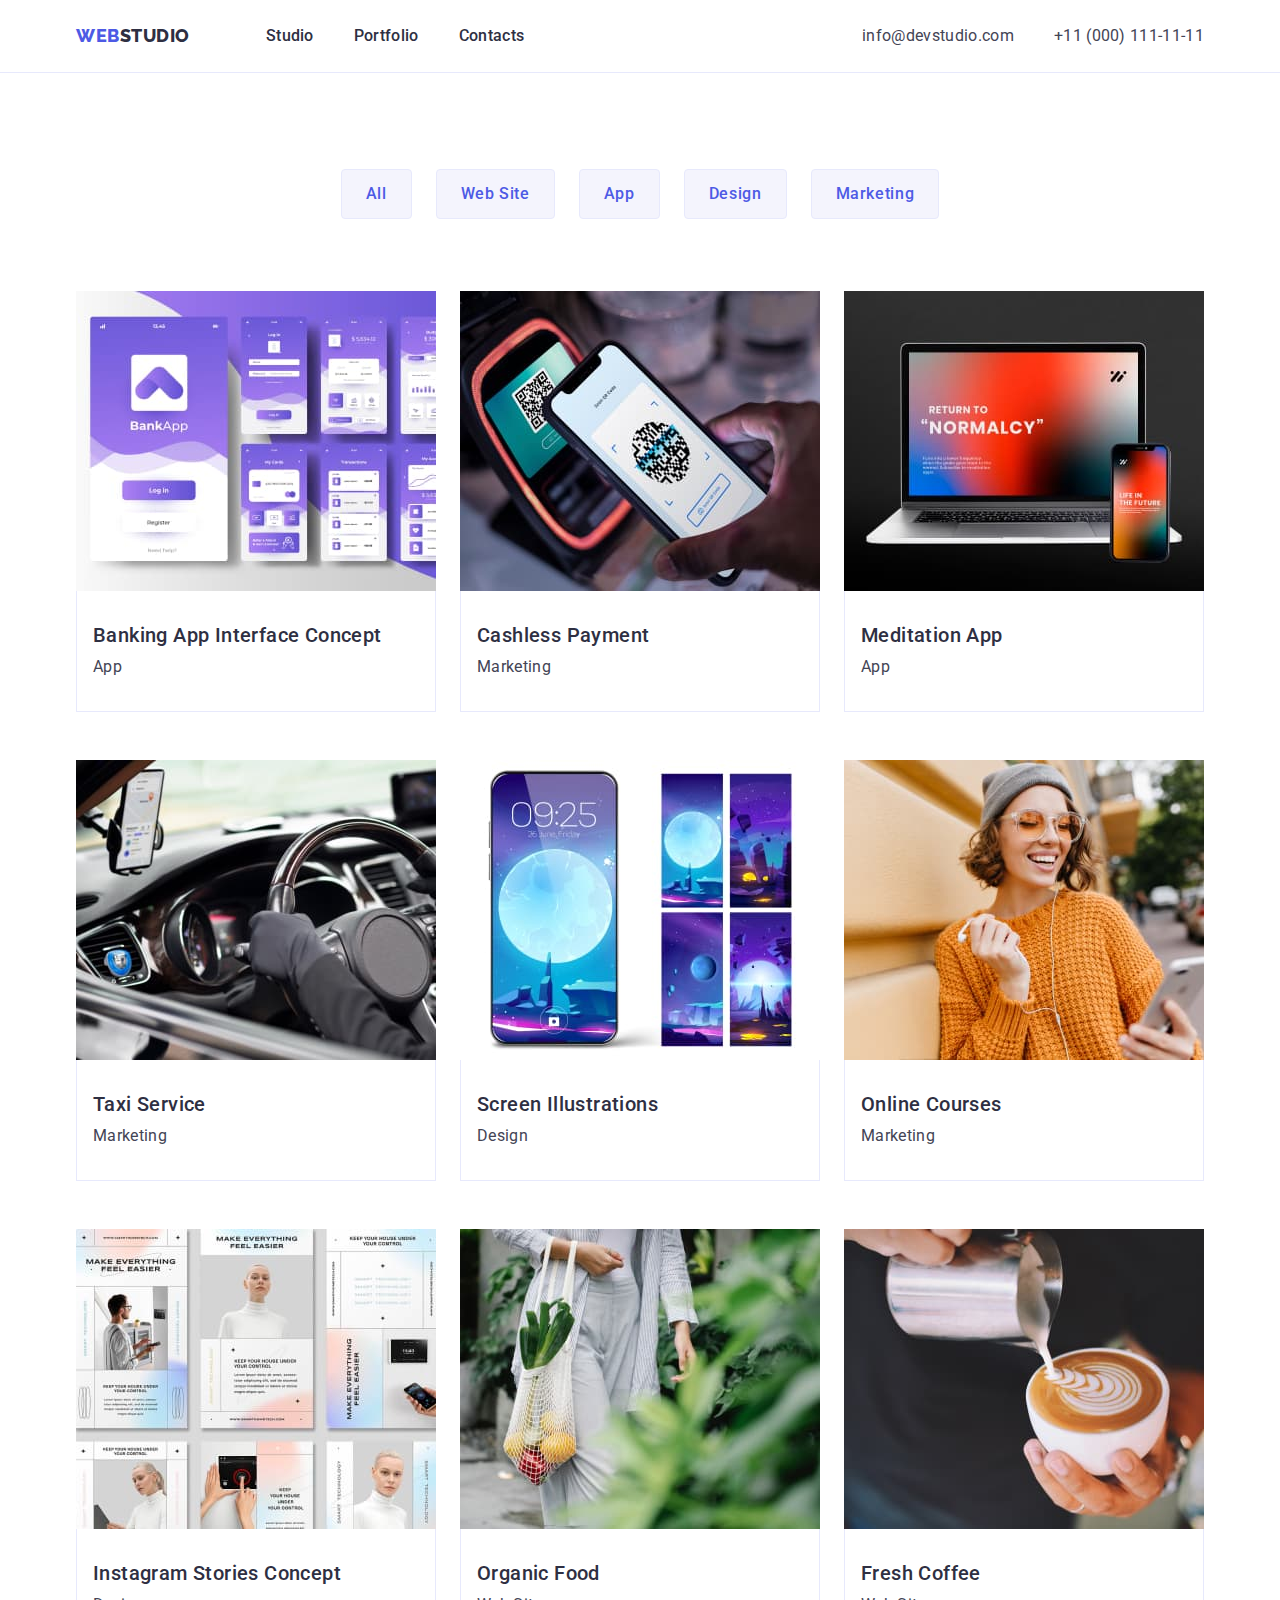
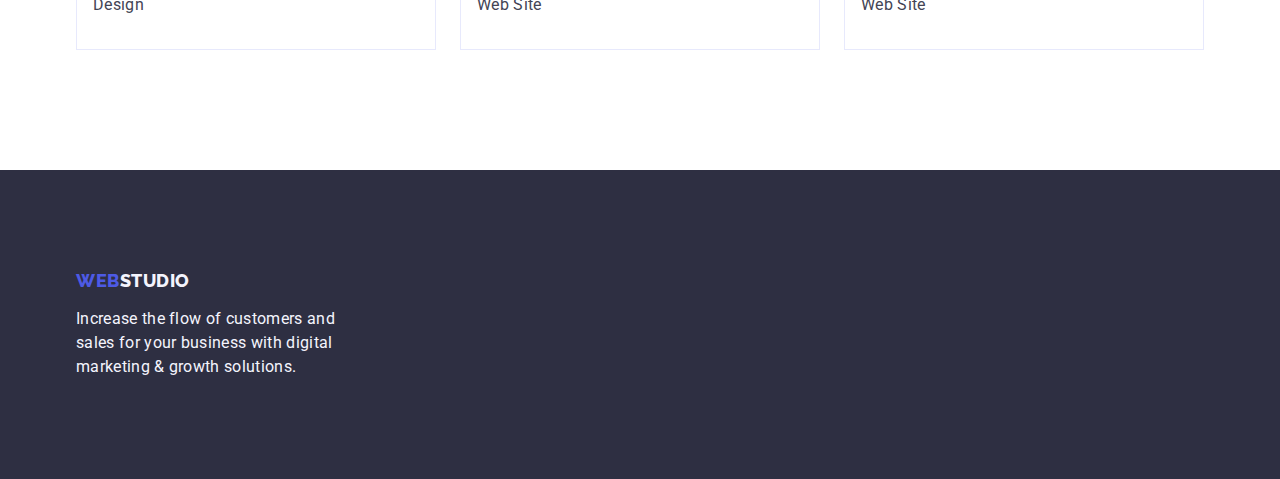
==== portfolio.html @ cc221a89 "feat: init" ====
<!DOCTYPE html>
<html lang="en">
<head>
    <meta charset="UTF-8">
    <meta name="viewport" content="width=device-width, initial-scale=1.0">
    <title>zadaniedomowe2</title>

    <link rel="preconnect" href="https://fonts.googleapis.com">
    <link rel="preconnect" href="https://fonts.gstatic.com" crossorigin>
    <link href="https://fonts.googleapis.com/css2?family=Raleway:wght@800&family=Roboto:wght@400;500;700;900&display=swap"
        rel="stylesheet">

    <link
    rel="stylesheet"
    href="https://cdnjs.cloudflare.com/ajax/libs/modern-normalize/2.0.0/modern-normalize.min.css"
    integrity="sha512-4xo8blKMVCiXpTaLzQSLSw3KFOVPWhm/TRtuPVc4WG6kUgjH6J03IBuG7JZPkcWMxJ5huwaBpOpnwYElP/m6wg=="
    crossorigin="anonymous"
    referrerpolicy="no-referrer"
    />

    <link rel="stylesheet" href="./css/styles.css">
</head>

<body>
    <header class="header">
        <div class="container header-container">
            <nav class="nav-container">
                <a href="./index.html" class="logo link">Web<span class="logo-span">Studio</span></a>
                <ul class="nav-links list">
                    <li><a href="./index.html" class="link">Studio</a></li>
                    <li><a href="./portfolio.html" class="link">Portfolio</a></li>
                    <li><a href="" class="link">Contacts</a></li>
                </ul>
            </nav>
            <address class="address">
                <ul class="address-links list">
                    <li><a href="mailto:info@devstudio.com" class="link">info@devstudio.com</a></li>
                    <li><a href="tel:+110001111111" class="link">+11 (000) 111-11-11</a></li>
                </ul>
            </address>
        </div>
    </header>

    <main>
      <section class="portfolio">
        <div class="container">
        <h1 class="visually-hidden">Portfolio</h1>
        <ul class="filters-list list">
            <li>
                <button type="button" class="filter-button cursor">All</button>
            </li>
            <li>
                <button type="button" class="filter-button cursor">Web Site</button>
            </li>
            <li>
                <button type="button" class="filter-button cursor">App</button>
            </li>
            <li>
                <button type="button" class="filter-button cursor">Design</button>
            </li>
            <li>
                <button type="button" class="filter-button cursor">Marketing</button>
            </li>
        </ul>
        <ul class="list list-portfolio">
            <li class="li-portfolio">
                <a class="link">
                <img src="./images/Portfolio1-bankapp.jpg" alt="BankApp Photo" width="360" height="300">
                <div class="div-portfolio">
                    <h2 class="headerthree">Banking App Interface Concept</h2>
                    <p class="description">App</p>
                </div>
                </a>
            </li>
            <li class="li-portfolio">
                <a class="link">
                <img src="./images/Portfolio2-cashless.jpg" alt="Cashless Payment Photo" width="360" height="300">
                <div class="div-portfolio">
                    <h2 class="headerthree">Cashless Payment</h2>
                    <p class="description">Marketing</p>
                </div>
                </a>
            </li>
            <li class="li-portfolio">
                <a class="link">
                <img src="./images/Portfolio3-meditation.jpg" alt="Computer and mobile photo" width="360" height="300">
                <div class="div-portfolio">
                    <h2 class="headerthree">Meditation App</h2>
                    <p class="description">App</p>
                </div>
                </a>
            </li>
            <li class="li-portfolio">
                <a class="link">
                <img src="./images/Portfolio4-taxi.jpg" alt="Car photo" width="360" height="300">
                <div class="div-portfolio">
                    <h2 class="headerthree">Taxi Service</h2>
                    <p class="description">Marketing</p>
                </div>
                </a>
            </li>
            <li class="li-portfolio">
                <a class="link">
                <img src="./images/Portfolio5-screen.jpg" alt="Mobiles photo with different screen illustrations" width="360" height="300">
                <div class="div-portfolio">
                    <h2 class="headerthree">Screen Illustrations</h2>
                    <p class="description">Design</p>
                </div>
                </a>
            </li>
            <li class="li-portfolio">
                <a class="link">
                <img src="./images/Portfolio6-onlinecourses.jpg" alt="Girl in a yellow sweater with a mobile" width="360" height="300">
                <div class="div-portfolio">
                    <h2 class="headerthree">Online Courses</h2>
                    <p class="description">Marketing</p>
                </div>
                </a>
            </li>
            <li class="li-portfolio">
                <a class="link">
                <img src="./images/Portfolio7-instagram.jpg" alt="Various website design photos" width="360" height="300">
                <div class="div-portfolio">
                    <h2 class="headerthree">Instagram Stories Concept</h2>
                    <p class="description">Design</p>
                </div>
                </a>
            </li>
            <li class="li-portfolio">
                <a class="link">
                <img src="./images/Portfolio8-organicfood.jpg" alt="Person carrying fruits and vegetables" width="360" height="300">
                <div class="div-portfolio">
                    <h2 class="headerthree">Organic Food</h2>
                    <p class="description">Web Site</p>
                </div>
                </a>
            </li>
            <li class="li-portfolio">
                <a class="link">
                <img src="./images/Portfolio9-coffee.jpg" alt="Coffee photo" width="360" height="300">
                <div class="div-portfolio">
                    <h2 class="headerthree">Fresh Coffee</h2>
                    <p class="description">Web Site</p>
                </div>
                </a>
            </li>
        </ul>
        </div>
      </section>
    </main>

    <footer class="footer-background">
        <div class="container">
        <a href="./index.html" class="logo link footer-style">Web<span class="logo-spantwo">Studio</span></a>
        <p class="footer-description">Increase the flow of customers and sales for your business with digital marketing & growth solutions.</p>
        </div>
    </footer>
</body>
</html>
---- css/styles.css ----
:root {
    --primary-brand-color: #4D5AE5;
    --pressed-state-color: #404BBF;
    --dark-color: #2E2F42;
    --success-color: #31D0AA;
    --text-color: #434455;
    --subtle-text-color: #8E8F99;
    --accent-color: #E7E9FC;
    --light-color: #F4F4FD;
    --modal-overlay-color: #2E2F4266;
    --hero-background-color: #2E2F42B2;
    --white-background-color: #FFFFFF;
    --modal-background-color: #FCFCFC;
}

body {
    font-family: "Roboto", sans-serif;
    color: var(--text-color);
    background-color: var(--white-background-color);
}

.nav-links .link {
    color: var(--dark-color);
    font-size: 16px;
    font-weight: 500;
    line-height: 1.5;
    letter-spacing: 0.32px;
    padding: 24px 0;
}

.address-links .link {
    color: var(--text-color);
    font-size: 16px;
    line-height: 1.5;
    letter-spacing: 0.32px;
}

.address-links .link:hover,
.address-links .link:focus,
.address-links .link:active,
.nav-links .link:hover,
.nav-links .link:focus,
.nav-links .link:active {
    color: var(--pressed-state-color)
}

.address {
    font-style: normal;
    padding: 24px 0;
}

.link {
    text-decoration: none;
}

.list {
    list-style: none;
}

.filter-button {
    background-color: var(--light-color);
    color: var(--primary-brand-color);
    font-family: inherit;
    font-size: 16px;
    font-weight: 500;
    line-height: 1.5;
    letter-spacing: 0.64px;
    padding: 12px 24px;
    border: 1px solid var(--accent-color);
    border-radius: 4px;
}

.filter-buttonone {
    background-color: var(--primary-brand-color);
    color: var(--white-background-color);
    font-family: inherit;
    font-size: 16px;
    font-weight: 500;
    line-height: 1.5;
    letter-spacing: 0.64px;
    display: block;
    margin: 0 auto;
    min-width: 169px;
    height: 56px;
    border: none;
    border-radius: 4px;
}

.filter-button:hover,
.filter-button:focus,
.filter-buttonone:hover,
.filter-buttonone:focus {
    background-color: var(--pressed-state-color);
    color: var(--white-background-color);
    border: 1px solid transparent;
}

.cursor {
    cursor: pointer;
}

.logo {
    color: var(--primary-brand-color);
    font-family: "Raleway", sans-serif;
    font-size: 18px;
    font-weight: 800;
    line-height: 1.17;
    letter-spacing: 0.54px;
    text-transform: uppercase;
    margin-right: 76px;
}

.logo-span {
    color: var(--dark-color);
}

.logo-spantwo {
    color: var(--light-color)
}

.title-background {
    background-color: var(--dark-color);
    padding: 188px 0;
}

.title {
    color: var(--white-background-color);
    text-align: center;
    font-size: 56px;
    font-weight: 700;
    line-height: 1.07;
    letter-spacing: 1.12px;
    display: block;
    margin: 0 auto;
    max-width: 496px;
    padding-bottom: 48px;
}

.team-background {
    background-color: var(--light-color);
}

.headertwo {
    color: var(--dark-color);
    text-align: center;
    font-size: 36px;
    font-weight: 700;
    line-height: 1.11;
    letter-spacing: 0.72px;
    text-transform: capitalize;
    margin-bottom: 72px
}

.headerthree {
    color: var(--dark-color);
    font-size: 20px;
    font-weight: 500;
    line-height: 1.2;
    letter-spacing: 0.4px;
    margin-bottom: 8px;
}

.description {
    font-size: 16px;
    line-height: 1.5;
    letter-spacing: 0.32px;
}

.card-background {
    background-color: var(--white-background-color);
    flex-basis: calc((100% - 72px) / 4);
    border-radius: 0px 0px 4px 4px;
}

.footer-description {
    color: var(--light-color);
    font-size: 16px;
    line-height: 1.5;
    letter-spacing: 0.32px;
    width: 264px;
}

.footer-background {
    background-color: var(--dark-color);
    padding: 100px 0;
}

/* 3 */

.header {
    border-bottom: 1px solid var(--accent-color);
}

.container {
    width: 1158px;
    margin: 0 auto;
    padding: 0 15px;
}

.header-container {
    display: flex;
    justify-content: space-between;
}

.nav-container {
    display: flex;
    align-items: center;
}

.nav-links,
.address-links {
    display: flex;
    gap: 40px;
}

img {
    display: block;
}

.visually-hidden:not(:focus):not(:active) {
    position: absolute;
    width: 1px;
    height: 1px;
    margin: -1px;
    border: 0;
    padding: 0;
    white-space: nowrap;
    clip-path: inset(100%);
    clip: rect(0 0 0 0);
    overflow: hidden;
}

/* main */

.sectionthree {
    padding: 0 0 120px 0;
}

.sectiontwo,
.sectionfour {
    padding: 120px 0;
}

.list-sectiontwo,
.list-sectionthree,
.list-sectionfour {
    display: flex;
    gap: 24px;
}

.li-sectiontwo {
    flex-basis: calc((100% - 72px) / 4);
}

.li-sectrionthree {
    flex-basis: calc((100% - 3 * 16px) / 3);
}

.worker {
    padding: 32px 0;
}

.worker-headerthree {
    text-align: center;
    margin-bottom: 8px;
}

.worker-description {
    text-align: center;
}

/* portfolio */

.portfolio {
    padding: 96px 0 120px;
}

.filters-list {
    display: flex;
    justify-content: center;
    gap: 24px;
    margin-bottom: 72px;
}

.list-portfolio {
    display: flex;
    flex-wrap: wrap;
    column-gap: 24px;
    row-gap: 48px;
}

.li-portfolio {
    width: calc((100% - 48px) / 3);
}

.div-portfolio {
    padding: 32px 16px;
    border: 1px solid var(--accent-color);
    border-top: none;
}

.footer-style {
    display: inline-block;
    margin-bottom: 16px;
}

* {
    box-sizing: border-box;
    margin: 0;
    padding: 0;
}
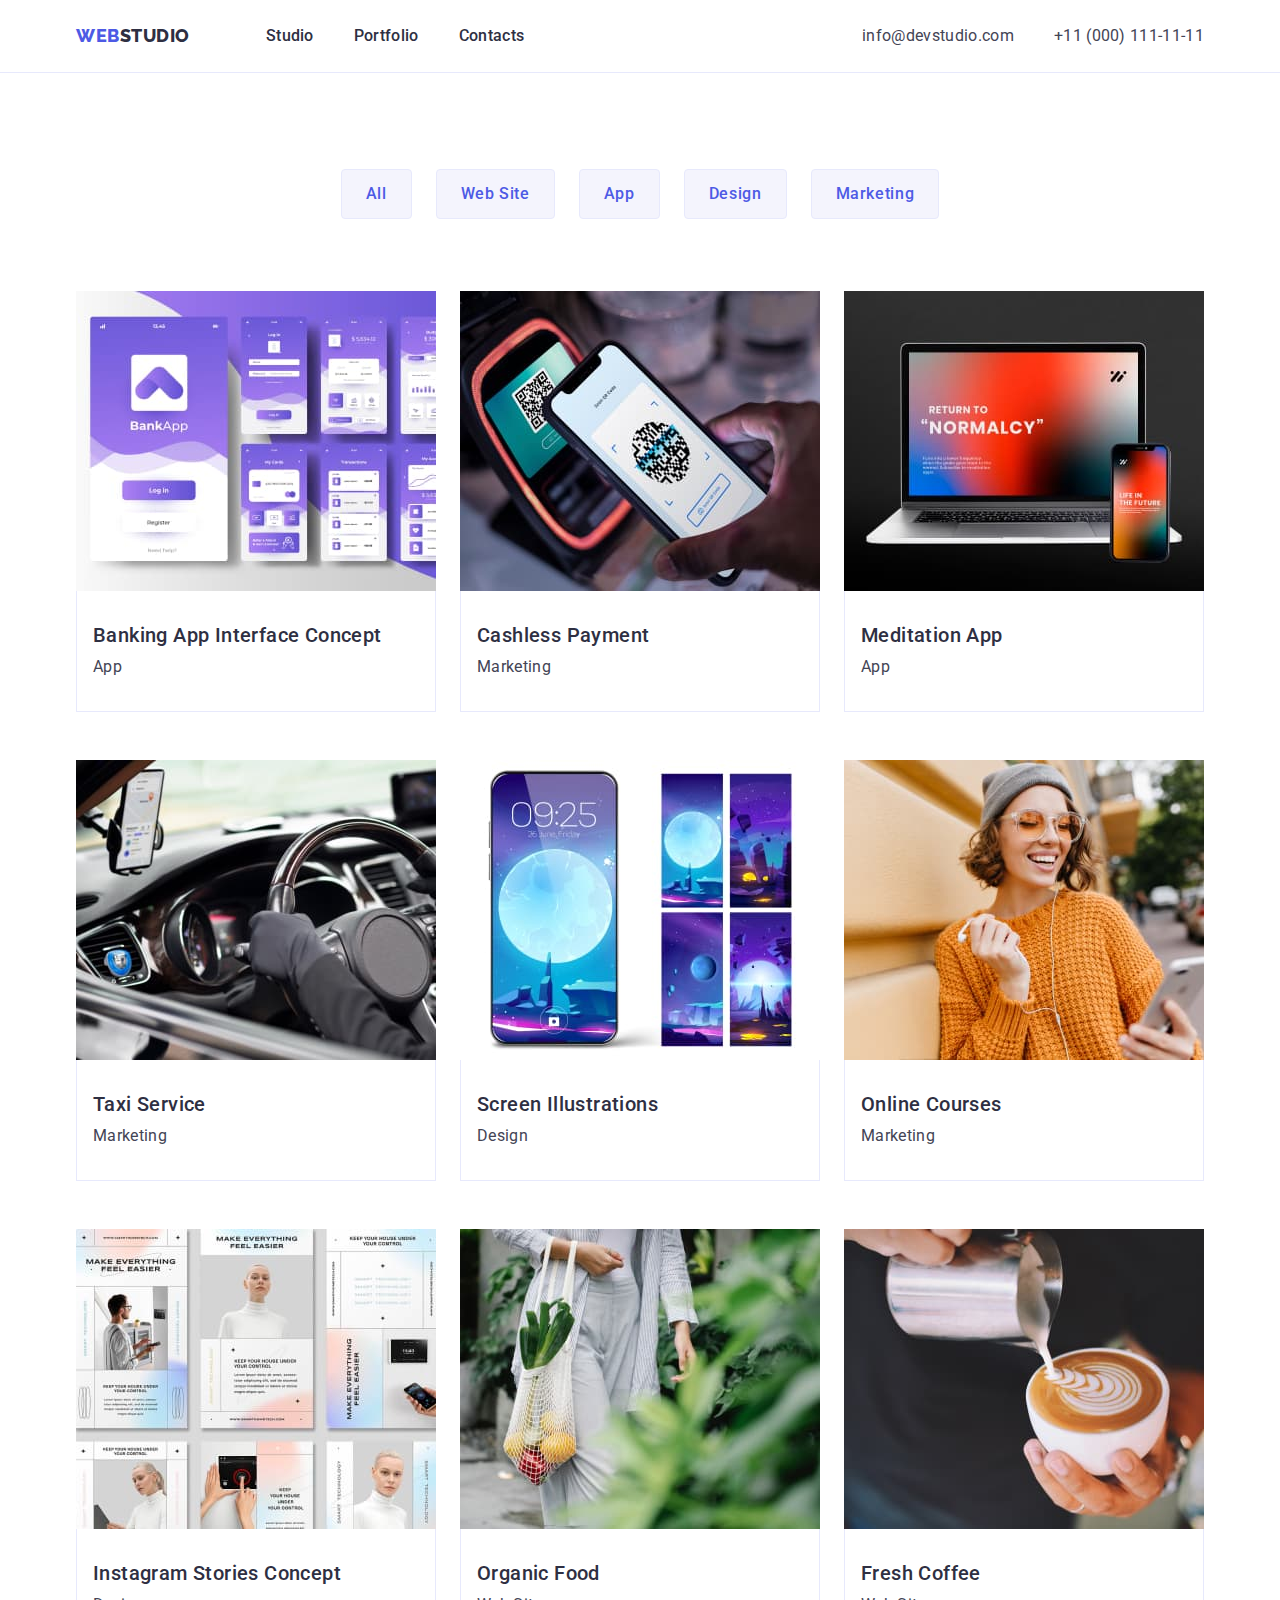
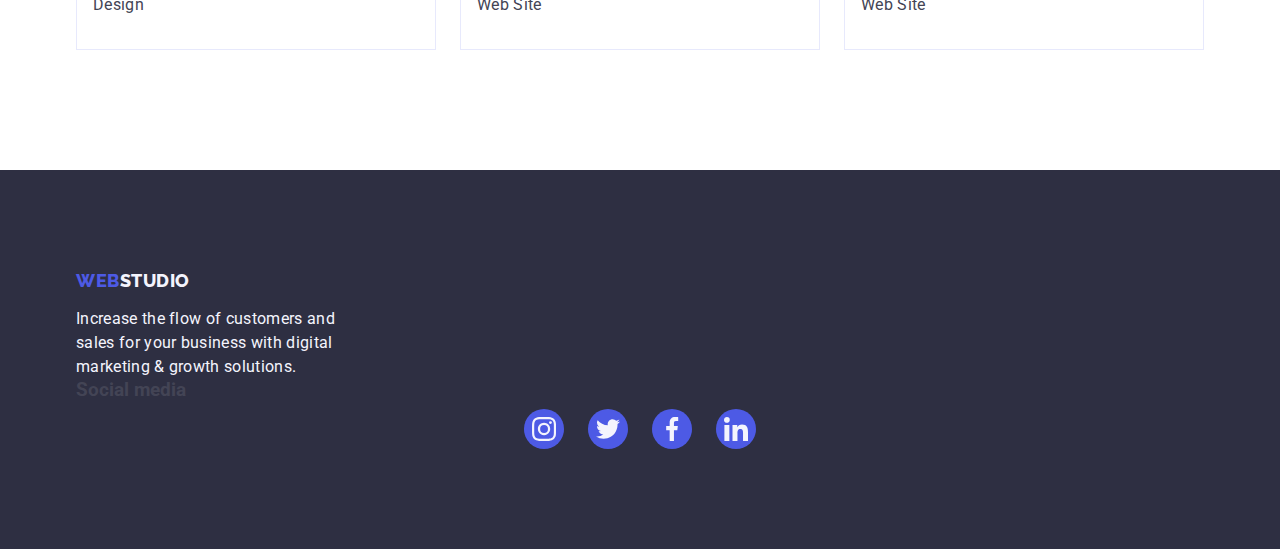
==== commit 02f1b410: "index.html" ====
--- a/portfolio.html
+++ b/portfolio.html
@@ -150,10 +150,46 @@
     </main>
 
     <footer class="footer-background">
-        <div class="container">
+        <div class="container footer">
+    <div>
         <a href="./index.html" class="logo link footer-style">Web<span class="logo-spantwo">Studio</span></a>
-        <p class="footer-description">Increase the flow of customers and sales for your business with digital marketing & growth solutions.</p>
-        </div>
+        <p class="footer-description">Increase the flow of customers and sales for your business with digital marketing &
+            growth solutions.</p>
+    </div>
+    <div>
+        <h3 class="headerthree-footer">Social media</h3>
+        <ul class="list socials-links">
+            <li class="li-socials">
+                <a href="#" class="socials-icon link">
+                    <svg width="24" height="24">
+                        <use href="./images/icons.svg#icon-instagram-2"></use>
+                    </svg>
+                </a>
+            </li>
+            <li class="li-socials">
+                <a href="#" class="socials-icon link">
+                    <svg width="24" height="24">
+                        <use href="./images/icons.svg#icon-twitter-1"></use>
+                    </svg>
+                </a>
+            </li>
+            <li class="li-socials">
+                <a href="#" class="socials-icon link">
+                    <svg width="24" height="24">
+                        <use href="./images/icons.svg#icon-facebook-1"></use>
+                    </svg>
+                </a>
+            </li>
+            <li class="li-socials">
+                <a href="#" class="socials-icon link">
+                    <svg width="24" height="24">
+                        <use href="./images/icons.svg#icon-linkedin-1"></use>
+                    </svg>
+                </a>
+            </li>
+        </ul>
+    </div>
+    </div>
     </footer>
 </body>
 </html>--- a/css/styles.css
+++ b/css/styles.css
@@ -121,6 +121,9 @@
 .title-background {
     background-color: var(--dark-color);
     padding: 188px 0;
+    margin: 0 auto;
+    background-image: linear-gradient(var(--hero-background-color), var(--hero-background-color)), url('/images/background.jpg');
+    max-width: 1440px;
 }
 
 .title {
@@ -237,13 +240,15 @@
 }
 
 .sectiontwo,
-.sectionfour {
+.sectionfour,
+.sectionfive {
     padding: 120px 0;
 }
 
 .list-sectiontwo,
 .list-sectionthree,
-.list-sectionfour {
+.list-sectionfour,
+.list-sectionfive {
     display: flex;
     gap: 24px;
 }
@@ -308,4 +313,62 @@
     box-sizing: border-box;
     margin: 0;
     padding: 0;
+}
+
+/* 4 */
+
+.icon-box {
+    background-color: var(--light-color);
+    border-radius: 4px;
+    display: flex;
+    justify-content: center;
+    align-items: center;
+    width: 264px;
+    height: 112px;
+    margin-bottom: 8px;
+}
+
+.socials-links {
+    display: flex;
+    gap: 24px;
+    margin-top: 8px;
+    justify-content: center;
+}
+
+.li-socials {
+    width: calc((100% - 3 * 24) / 4);
+}
+
+.socials-icon {
+    background-color: var(--primary-brand-color);
+    border-radius: 50%;
+    display: flex;
+    align-items: center;
+    justify-content: center;
+    width: 40px;
+    height: 40px;
+}
+
+.socials-icon:hover {
+    background-color: var(--pressed-state-color);
+}
+
+.customers-icon {
+    display: flex;
+    width: 168px;
+    height: 88px;
+    border: 1px solid var(--subtle-text-color);
+    border-radius: 4px;
+    justify-content: center;
+    align-items: center;
+    fill: var(--subtle-text-color);
+}
+
+.customers-icon:hover {
+    fill: var(--pressed-state-color);
+    border: 1px solid var(--pressed-state-color);
+}
+
+.li-customers {
+    width: calc((100% - 5 * 24px) / 6);
 }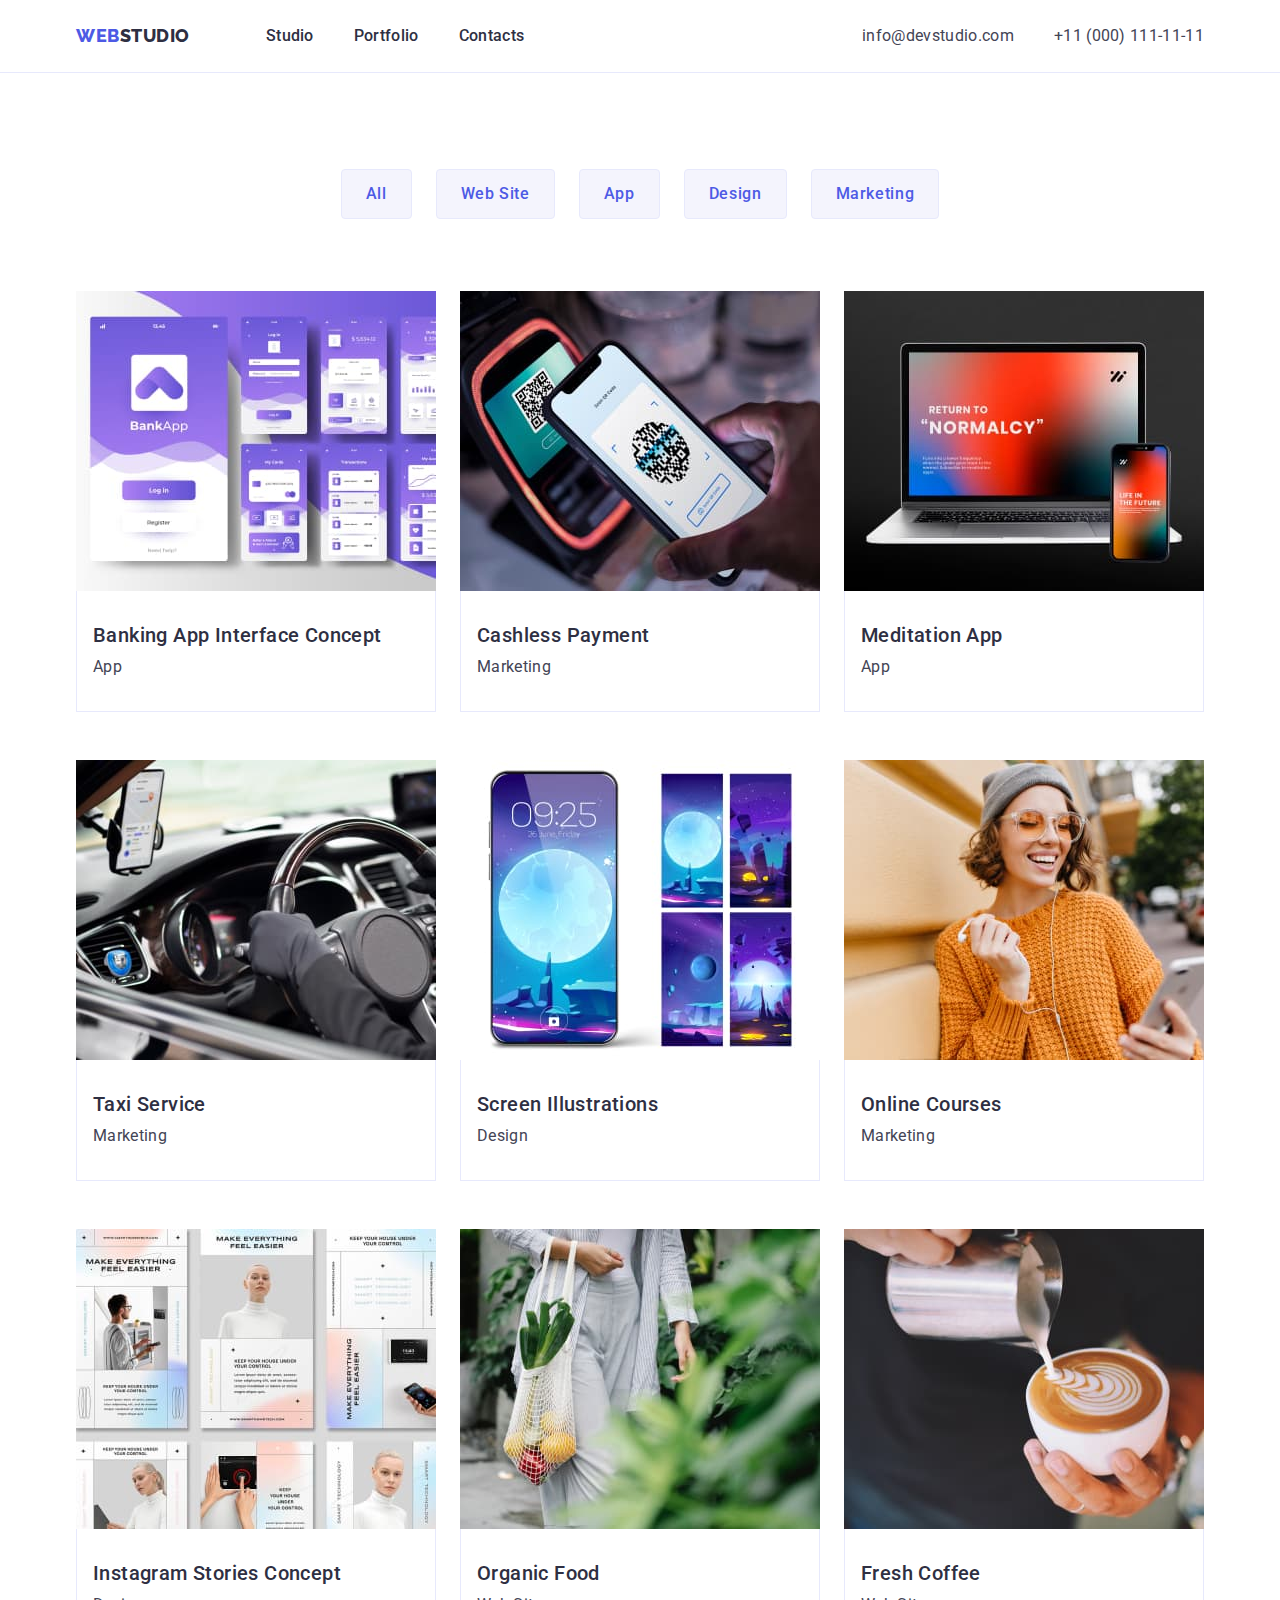
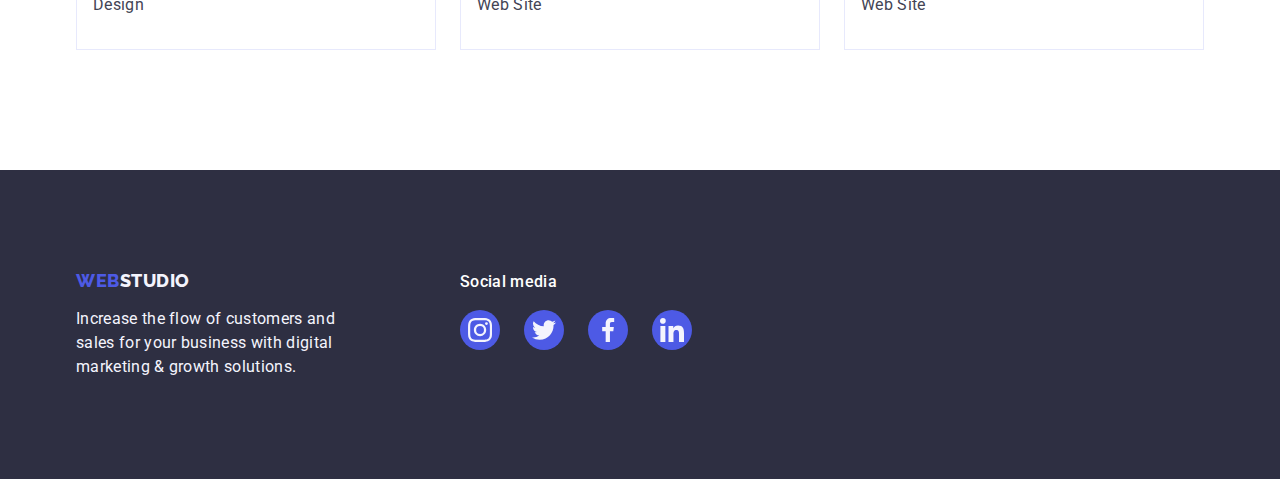
==== commit 9a892fec: "index.html" ====
--- a/portfolio.html
+++ b/portfolio.html
@@ -157,7 +157,7 @@
             growth solutions.</p>
     </div>
     <div>
-        <h3 class="headerthree-footer">Social media</h3>
+        <p class="footer-sm">Social media</p>
         <ul class="list socials-links">
             <li class="li-socials">
                 <a href="#" class="socials-icon link">
--- a/css/styles.css
+++ b/css/styles.css
@@ -361,14 +361,34 @@
     border-radius: 4px;
     justify-content: center;
     align-items: center;
+}
+
+.svg {
     fill: var(--subtle-text-color);
 }
 
+.svg:hover {
+    fill: var(--pressed-state-color);
+}
+
 .customers-icon:hover {
-    fill: var(--pressed-state-color);
     border: 1px solid var(--pressed-state-color);
 }
 
 .li-customers {
     width: calc((100% - 5 * 24px) / 6);
+}
+
+.footer-sm {
+    color: var(--white-background-color);
+    font-size: 16px;
+    font-weight: 500;
+    line-height: 1.5;
+    letter-spacing: 0.32px;
+    margin-bottom: 16px;
+}
+
+.footer {
+    display: flex;
+    gap: 120px;
 }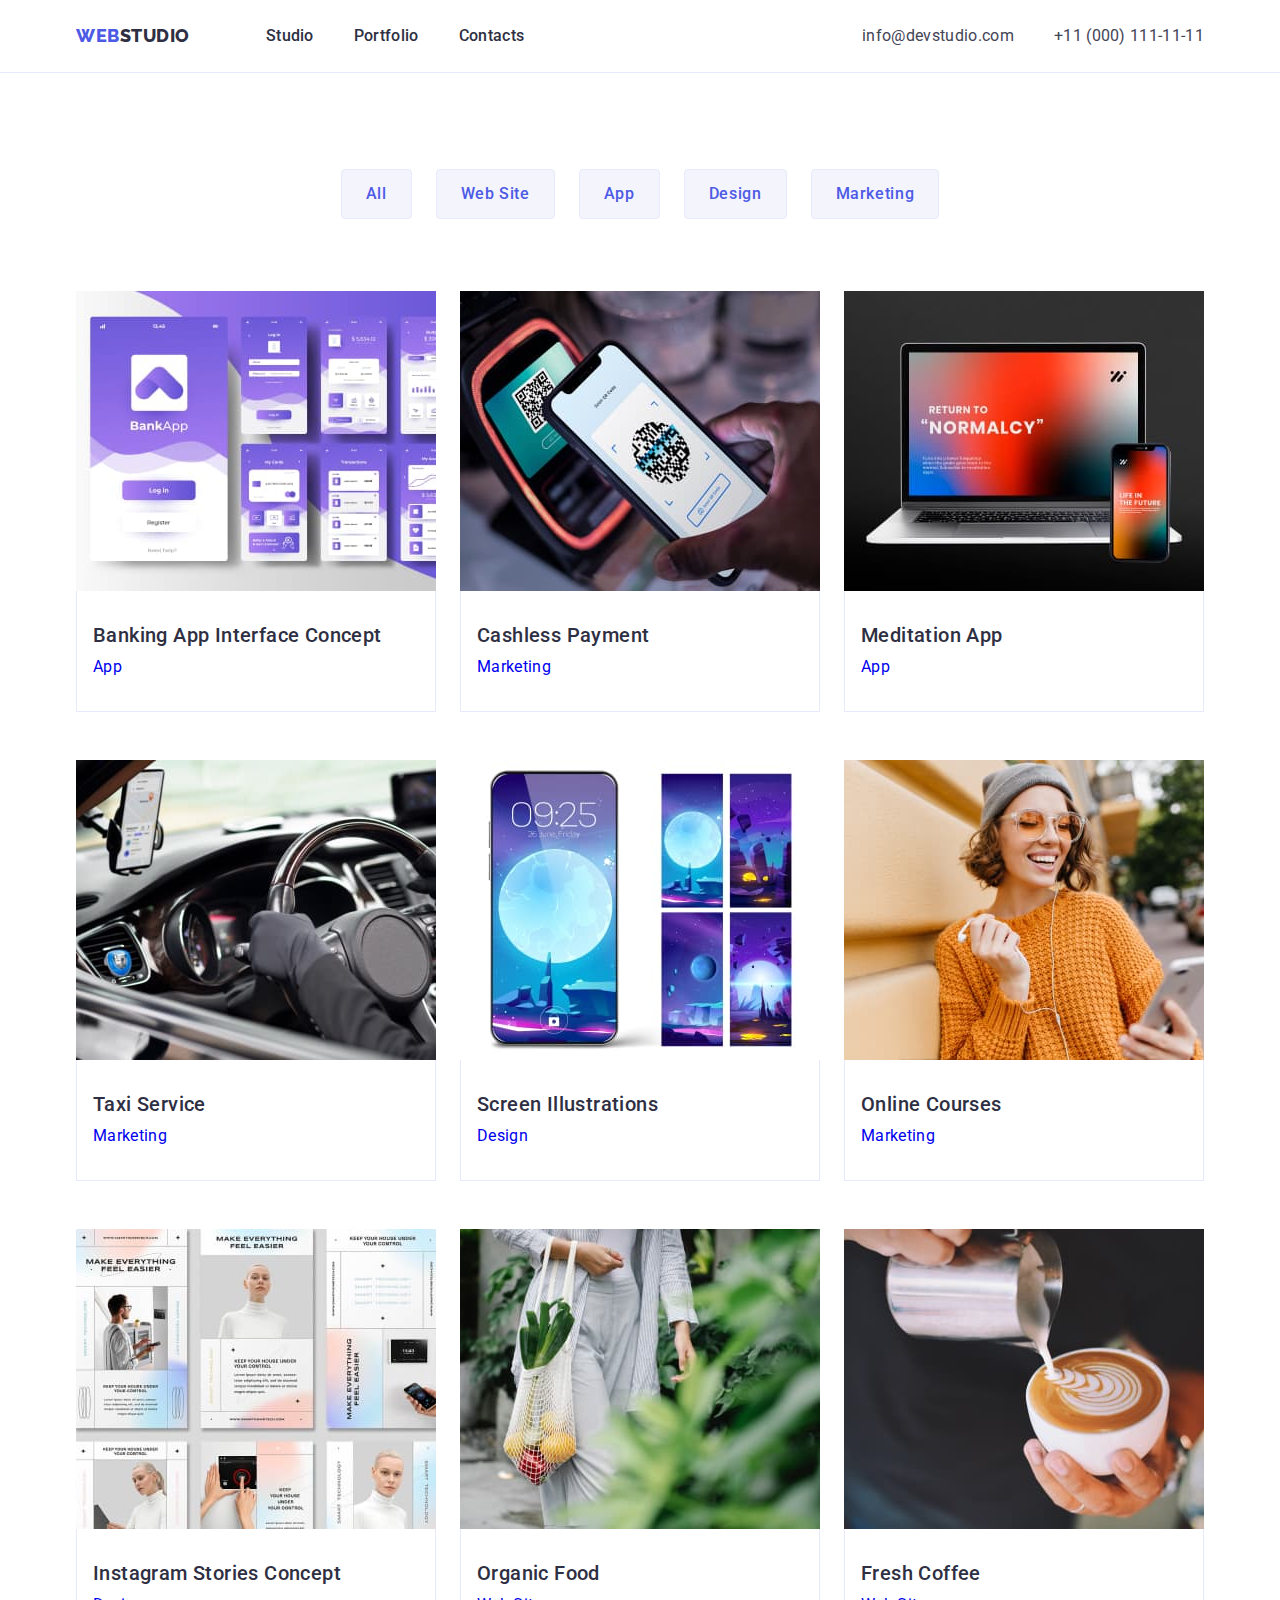
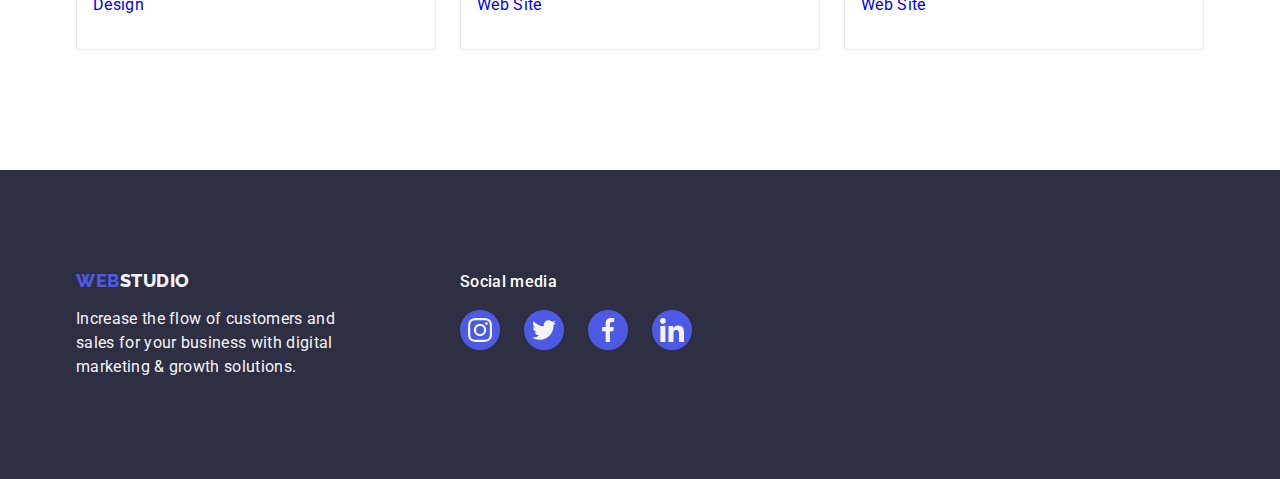
==== commit 9f90b72b: "index.html" ====
--- a/portfolio.html
+++ b/portfolio.html
@@ -64,7 +64,7 @@
         </ul>
         <ul class="list list-portfolio">
             <li class="li-portfolio">
-                <a class="link">
+                <a href="#" class="link portfolio-style">
                 <img src="./images/Portfolio1-bankapp.jpg" alt="BankApp Photo" width="360" height="300">
                 <div class="div-portfolio">
                     <h2 class="headerthree">Banking App Interface Concept</h2>
@@ -73,7 +73,7 @@
                 </a>
             </li>
             <li class="li-portfolio">
-                <a class="link">
+                <a href="#" class="link portfolio-style">
                 <img src="./images/Portfolio2-cashless.jpg" alt="Cashless Payment Photo" width="360" height="300">
                 <div class="div-portfolio">
                     <h2 class="headerthree">Cashless Payment</h2>
@@ -82,7 +82,7 @@
                 </a>
             </li>
             <li class="li-portfolio">
-                <a class="link">
+                <a href="#" class="link portfolio-style">
                 <img src="./images/Portfolio3-meditation.jpg" alt="Computer and mobile photo" width="360" height="300">
                 <div class="div-portfolio">
                     <h2 class="headerthree">Meditation App</h2>
@@ -91,7 +91,7 @@
                 </a>
             </li>
             <li class="li-portfolio">
-                <a class="link">
+                <a href="#" class="link portfolio-style">
                 <img src="./images/Portfolio4-taxi.jpg" alt="Car photo" width="360" height="300">
                 <div class="div-portfolio">
                     <h2 class="headerthree">Taxi Service</h2>
@@ -100,7 +100,7 @@
                 </a>
             </li>
             <li class="li-portfolio">
-                <a class="link">
+                <a href="#" class="link portfolio-style">
                 <img src="./images/Portfolio5-screen.jpg" alt="Mobiles photo with different screen illustrations" width="360" height="300">
                 <div class="div-portfolio">
                     <h2 class="headerthree">Screen Illustrations</h2>
@@ -109,7 +109,7 @@
                 </a>
             </li>
             <li class="li-portfolio">
-                <a class="link">
+                <a href="#" class="link portfolio-style">
                 <img src="./images/Portfolio6-onlinecourses.jpg" alt="Girl in a yellow sweater with a mobile" width="360" height="300">
                 <div class="div-portfolio">
                     <h2 class="headerthree">Online Courses</h2>
@@ -118,7 +118,7 @@
                 </a>
             </li>
             <li class="li-portfolio">
-                <a class="link">
+                <a href="#" class="link portfolio-style">
                 <img src="./images/Portfolio7-instagram.jpg" alt="Various website design photos" width="360" height="300">
                 <div class="div-portfolio">
                     <h2 class="headerthree">Instagram Stories Concept</h2>
@@ -127,7 +127,7 @@
                 </a>
             </li>
             <li class="li-portfolio">
-                <a class="link">
+                <a href="#" class="link portfolio-style">
                 <img src="./images/Portfolio8-organicfood.jpg" alt="Person carrying fruits and vegetables" width="360" height="300">
                 <div class="div-portfolio">
                     <h2 class="headerthree">Organic Food</h2>
@@ -136,7 +136,7 @@
                 </a>
             </li>
             <li class="li-portfolio">
-                <a class="link">
+                <a href="#" class="link portfolio-style">
                 <img src="./images/Portfolio9-coffee.jpg" alt="Coffee photo" width="360" height="300">
                 <div class="div-portfolio">
                     <h2 class="headerthree">Fresh Coffee</h2>
@@ -160,28 +160,28 @@
         <p class="footer-sm">Social media</p>
         <ul class="list socials-links">
             <li class="li-socials">
-                <a href="#" class="socials-icon link">
+                <a href="#" class="socials-icon s-i-footer link">
                     <svg width="24" height="24">
                         <use href="./images/icons.svg#icon-instagram-2"></use>
                     </svg>
                 </a>
             </li>
             <li class="li-socials">
-                <a href="#" class="socials-icon link">
+                <a href="#" class="socials-icon s-i-footer link">
                     <svg width="24" height="24">
                         <use href="./images/icons.svg#icon-twitter-1"></use>
                     </svg>
                 </a>
             </li>
             <li class="li-socials">
-                <a href="#" class="socials-icon link">
+                <a href="#" class="socials-icon s-i-footer link">
                     <svg width="24" height="24">
                         <use href="./images/icons.svg#icon-facebook-1"></use>
                     </svg>
                 </a>
             </li>
             <li class="li-socials">
-                <a href="#" class="socials-icon link">
+                <a href="#" class="socials-icon s-i-footer link">
                     <svg width="24" height="24">
                         <use href="./images/icons.svg#icon-linkedin-1"></use>
                     </svg>
--- a/css/styles.css
+++ b/css/styles.css
@@ -122,7 +122,7 @@
     background-color: var(--dark-color);
     padding: 188px 0;
     margin: 0 auto;
-    background-image: linear-gradient(var(--hero-background-color), var(--hero-background-color)), url('/images/background.jpg');
+    background-image: linear-gradient(var(--hero-background-color), var(--hero-background-color)), url('../images/people-office.jpg');
     max-width: 1440px;
 }
 
@@ -349,8 +349,14 @@
     height: 40px;
 }
 
-.socials-icon:hover {
+.socials-icon:hover,
+.socials-icon:focus {
     background-color: var(--pressed-state-color);
+}
+
+.s-i-footer:hover,
+.s-i-footer:focus {
+    background-color: var(--success-color);
 }
 
 .customers-icon {
@@ -391,4 +397,17 @@
 .footer {
     display: flex;
     gap: 120px;
+    align-items: baseline;
+}
+
+.portfolio-style {
+    display: block;
+}
+
+.portfolio-style:hover,
+.portfolio-style:focus {
+    box-shadow:
+0px 2px 1px 0px rgba(46, 47, 66, 0.08),
+0px 1px 1px 0px rgba(46, 47, 66, 0.16),
+0px 1px 6px 0px rgba(46, 47, 66, 0.08);
 }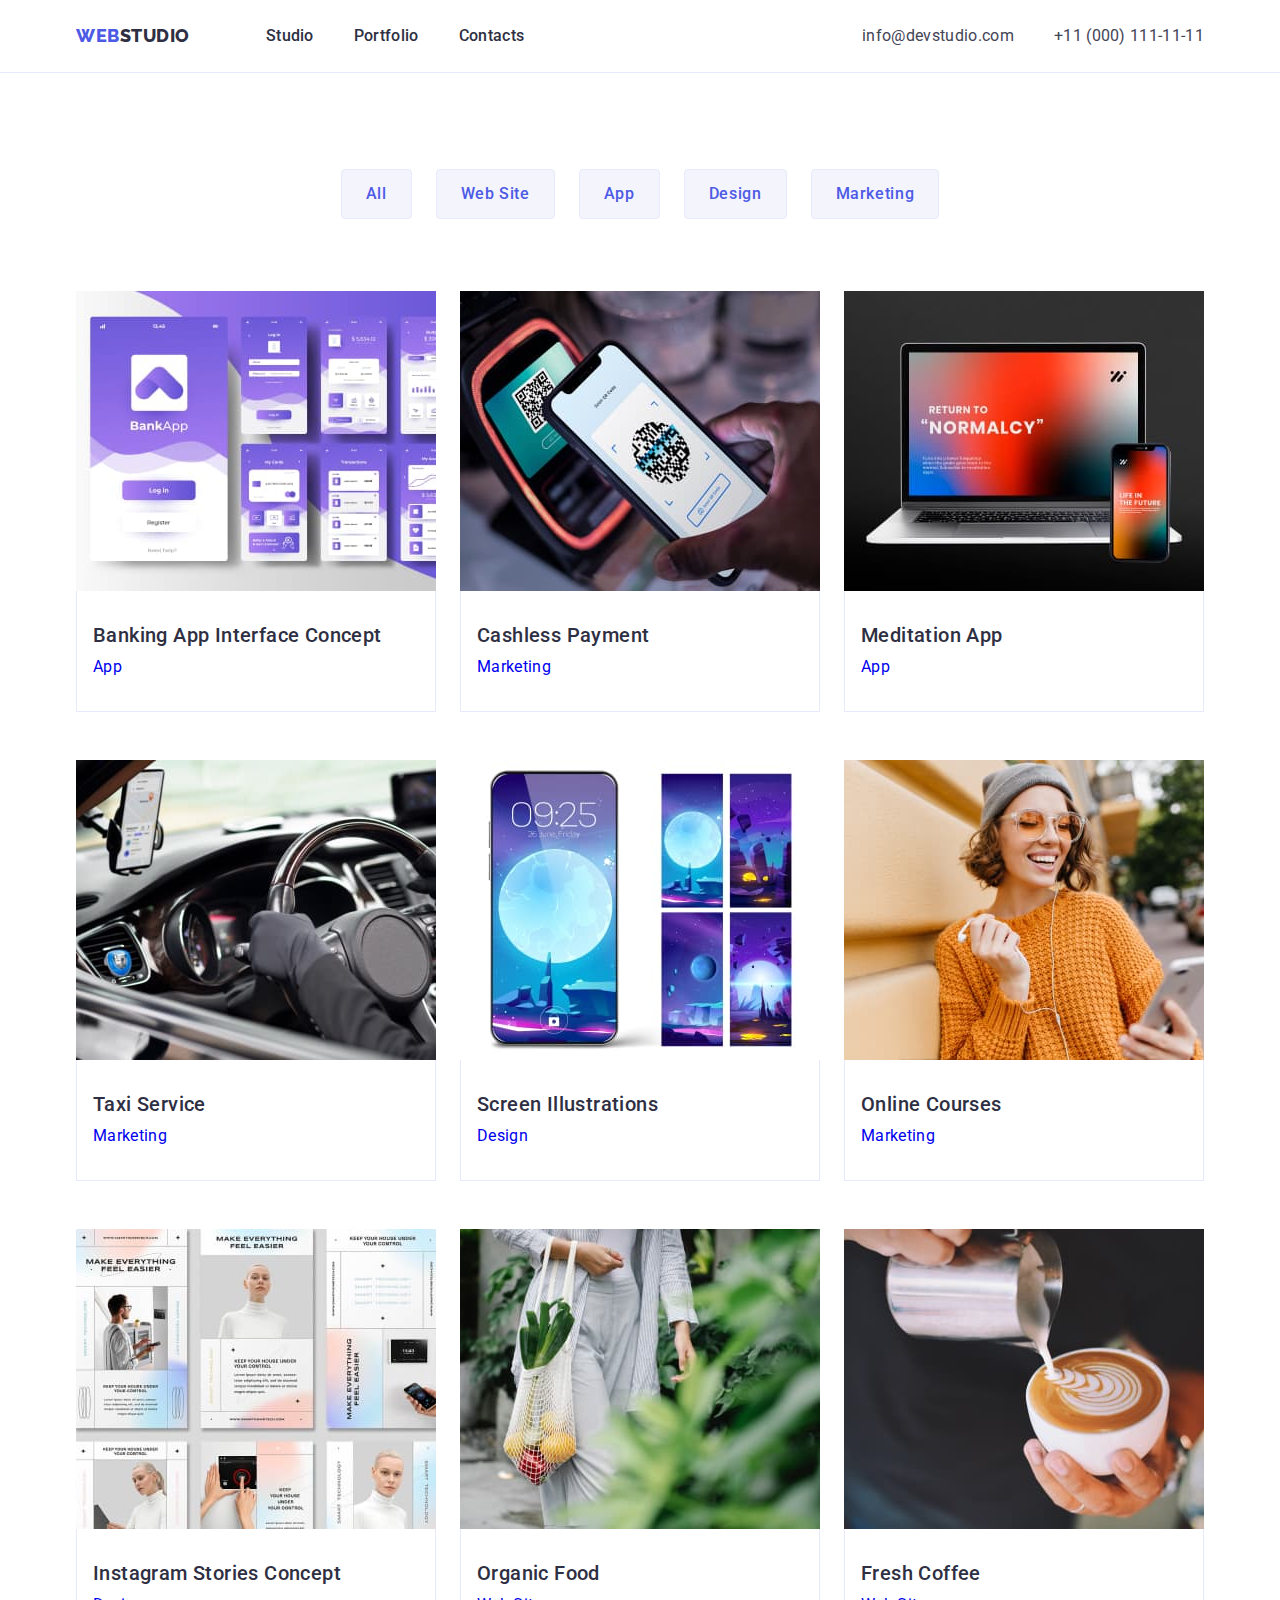
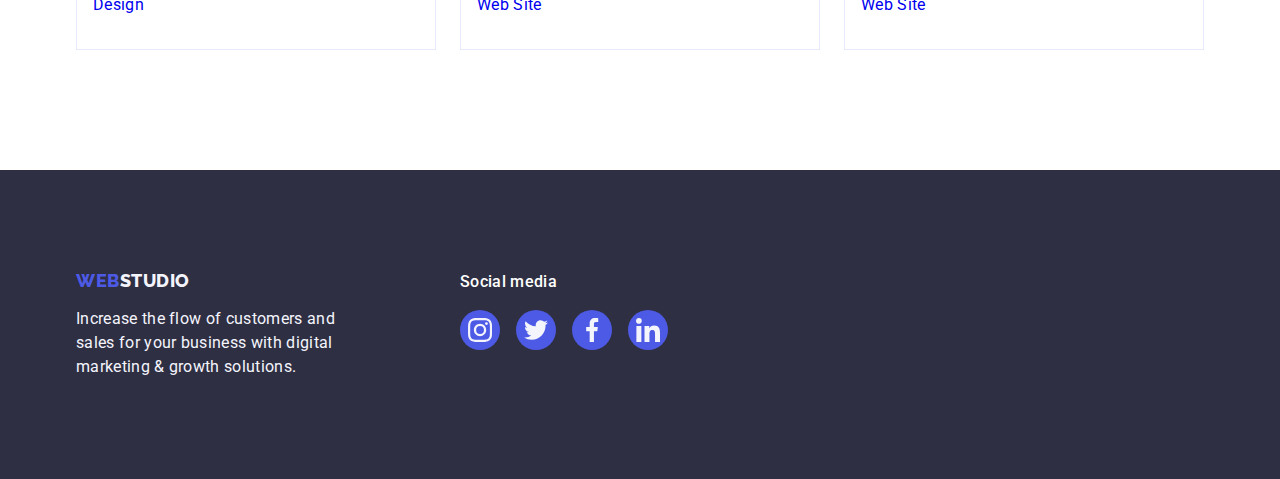
==== commit ad2eefca: "index.html" ====
--- a/portfolio.html
+++ b/portfolio.html
@@ -46,19 +46,19 @@
         <div class="container">
         <h1 class="visually-hidden">Portfolio</h1>
         <ul class="filters-list list">
-            <li>
+            <li class="button-shadow">
                 <button type="button" class="filter-button cursor">All</button>
             </li>
-            <li>
+            <li class="button-shadow">
                 <button type="button" class="filter-button cursor">Web Site</button>
             </li>
-            <li>
+            <li class="button-shadow">
                 <button type="button" class="filter-button cursor">App</button>
             </li>
-            <li>
+            <li class="button-shadow">
                 <button type="button" class="filter-button cursor">Design</button>
             </li>
-            <li>
+            <li class="button-shadow">
                 <button type="button" class="filter-button cursor">Marketing</button>
             </li>
         </ul>
@@ -151,38 +151,38 @@
 
     <footer class="footer-background">
         <div class="container footer">
-    <div>
+    <div class="footertwo">
         <a href="./index.html" class="logo link footer-style">Web<span class="logo-spantwo">Studio</span></a>
         <p class="footer-description">Increase the flow of customers and sales for your business with digital marketing &
             growth solutions.</p>
     </div>
     <div>
         <p class="footer-sm">Social media</p>
-        <ul class="list socials-links">
+        <ul class="list socials-links-footer">
             <li class="li-socials">
                 <a href="#" class="socials-icon s-i-footer link">
-                    <svg width="24" height="24">
+                    <svg width="24" height="24" class="svg-sm">
                         <use href="./images/icons.svg#icon-instagram-2"></use>
                     </svg>
                 </a>
             </li>
             <li class="li-socials">
                 <a href="#" class="socials-icon s-i-footer link">
-                    <svg width="24" height="24">
+                    <svg width="24" height="24" class="svg-sm">
                         <use href="./images/icons.svg#icon-twitter-1"></use>
                     </svg>
                 </a>
             </li>
             <li class="li-socials">
                 <a href="#" class="socials-icon s-i-footer link">
-                    <svg width="24" height="24">
+                    <svg width="24" height="24" class="svg-sm">
                         <use href="./images/icons.svg#icon-facebook-1"></use>
                     </svg>
                 </a>
             </li>
             <li class="li-socials">
                 <a href="#" class="socials-icon s-i-footer link">
-                    <svg width="24" height="24">
+                    <svg width="24" height="24" class="svg-sm">
                         <use href="./images/icons.svg#icon-linkedin-1"></use>
                     </svg>
                 </a>
--- a/css/styles.css
+++ b/css/styles.css
@@ -335,6 +335,13 @@
     justify-content: center;
 }
 
+.socials-links-footer {
+    display: flex;
+    gap: 16px;
+    margin-top: 8px;
+    justify-content: center;
+}
+
 .li-socials {
     width: calc((100% - 3 * 24) / 4);
 }
@@ -347,6 +354,10 @@
     justify-content: center;
     width: 40px;
     height: 40px;
+}
+
+.svg-sm {
+    fill: var(--light-color)
 }
 
 .socials-icon:hover,
@@ -396,18 +407,27 @@
 
 .footer {
     display: flex;
-    gap: 120px;
     align-items: baseline;
+}
+
+.footertwo {
+    margin-right: 120px;
 }
 
 .portfolio-style {
     display: block;
 }
 
+.card-background,
 .portfolio-style:hover,
 .portfolio-style:focus {
     box-shadow:
 0px 2px 1px 0px rgba(46, 47, 66, 0.08),
 0px 1px 1px 0px rgba(46, 47, 66, 0.16),
 0px 1px 6px 0px rgba(46, 47, 66, 0.08);
+}
+
+.button-shadow:hover,
+.button-shadow:focus {
+    box-shadow: 0px 3px 1px rgba(0, 0, 0, 0.1), 0px 2px 1px rgba(0, 0, 0, 0.08), 0px 2px 2px rgba(0, 0, 0, 0.12);
 }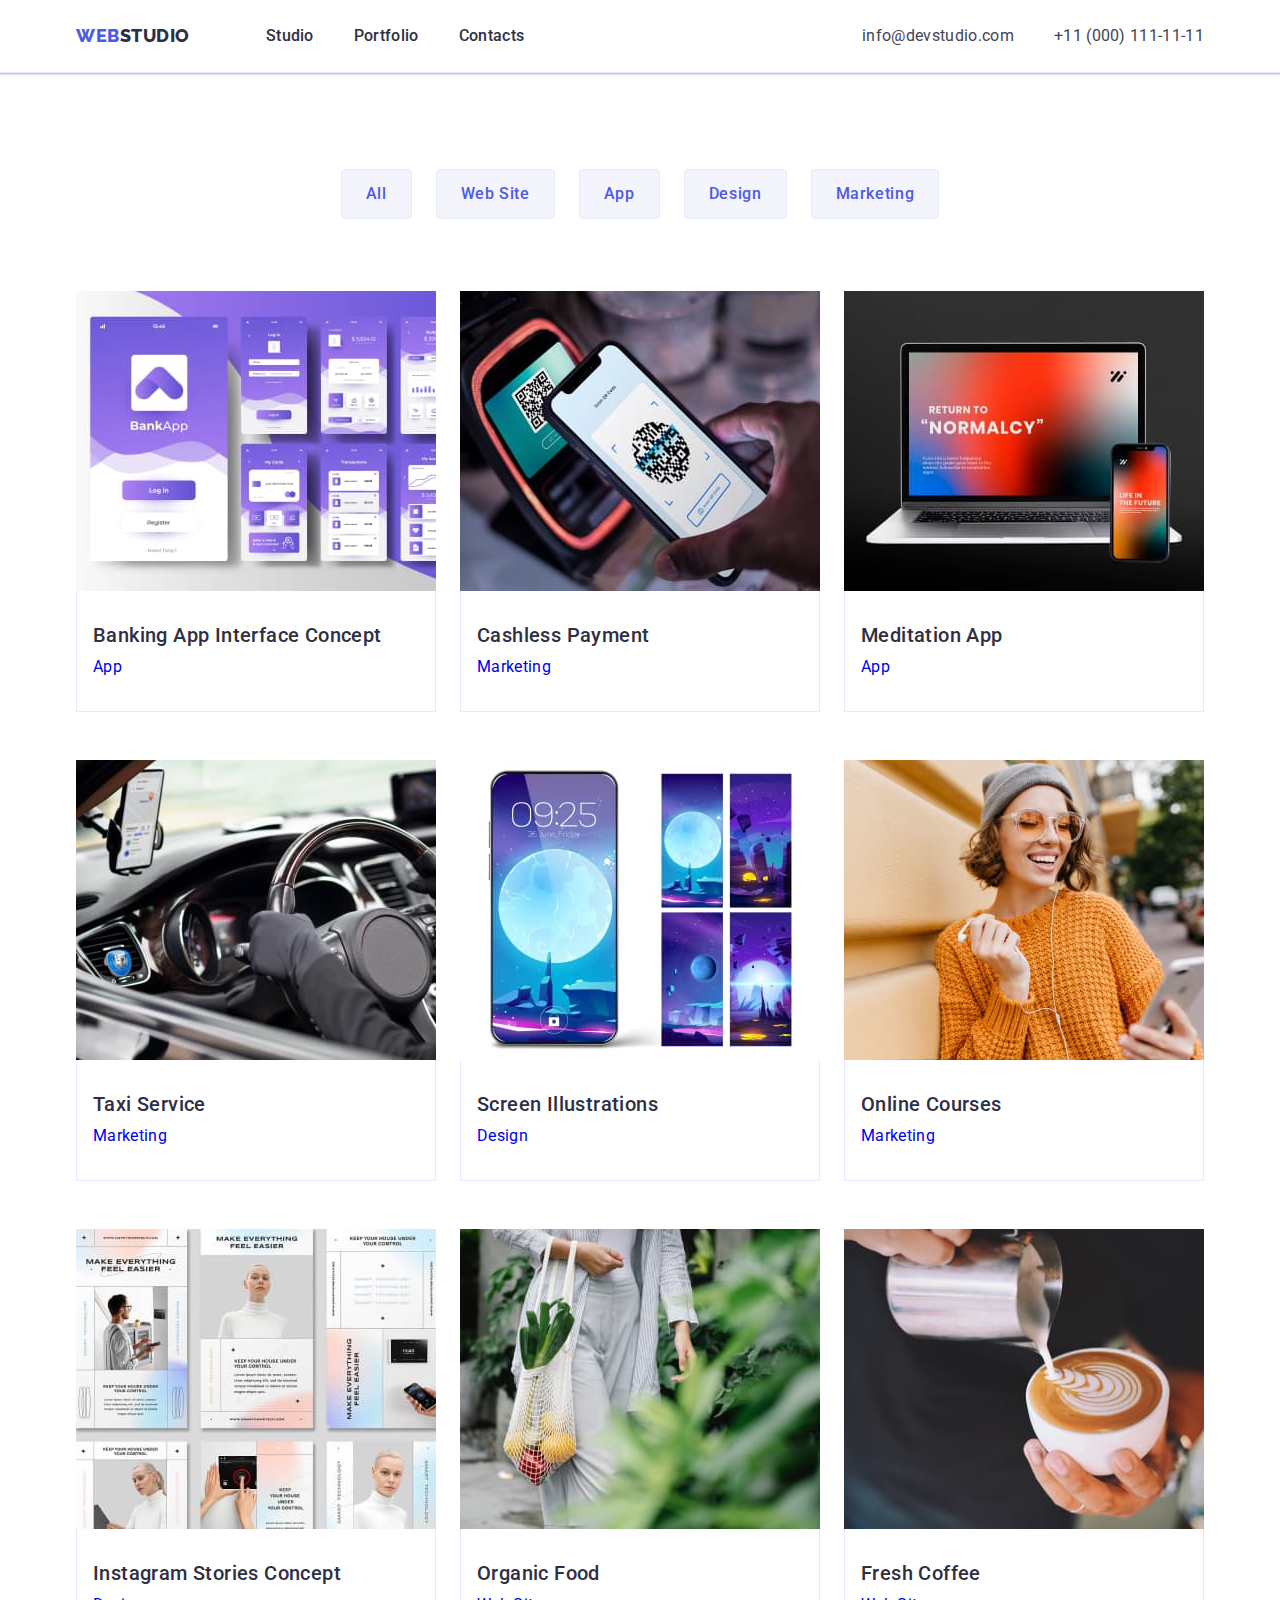
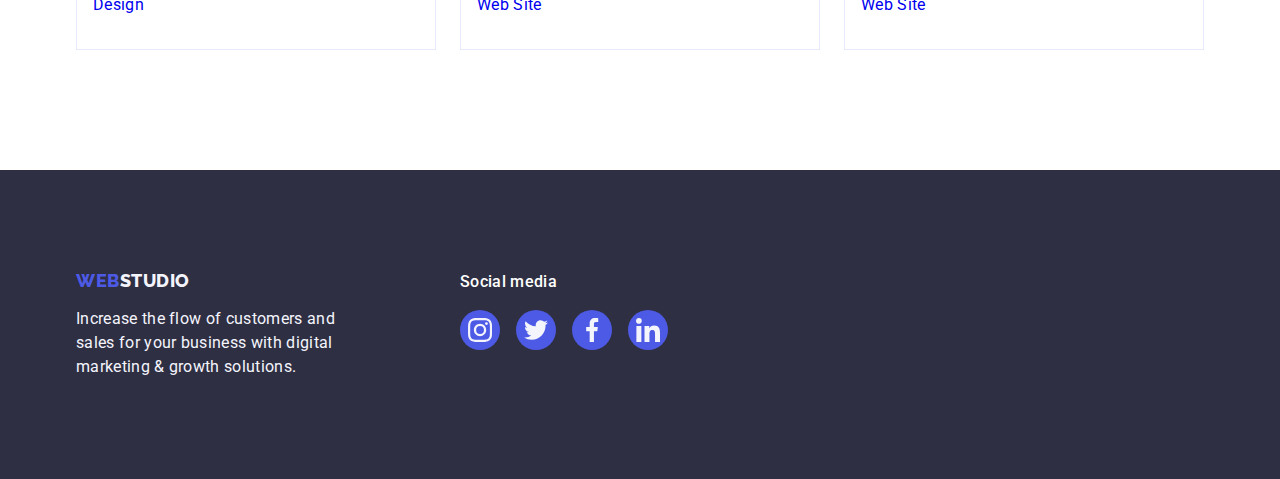
==== commit 92741632: "index.html" ====
--- a/portfolio.html
+++ b/portfolio.html
@@ -46,19 +46,19 @@
         <div class="container">
         <h1 class="visually-hidden">Portfolio</h1>
         <ul class="filters-list list">
-            <li class="button-shadow">
+            <li>
                 <button type="button" class="filter-button cursor">All</button>
             </li>
-            <li class="button-shadow">
+            <li>
                 <button type="button" class="filter-button cursor">Web Site</button>
             </li>
-            <li class="button-shadow">
+            <li>
                 <button type="button" class="filter-button cursor">App</button>
             </li>
-            <li class="button-shadow">
+            <li>
                 <button type="button" class="filter-button cursor">Design</button>
             </li>
-            <li class="button-shadow">
+            <li>
                 <button type="button" class="filter-button cursor">Marketing</button>
             </li>
         </ul>
--- a/css/styles.css
+++ b/css/styles.css
@@ -122,8 +122,11 @@
     background-color: var(--dark-color);
     padding: 188px 0;
     margin: 0 auto;
-    background-image: linear-gradient(var(--hero-background-color), var(--hero-background-color)), url('../images/people-office.jpg');
+    background-image: linear-gradient(rgba(46, 47, 66, 0.7),rgba(46, 47, 66, 0.7)), url(../images/people-office.jpg);
     max-width: 1440px;
+    background-repeat: no-repeat;
+    background-position: center;
+    background-size: cover;
 }
 
 .title {
@@ -192,6 +195,7 @@
 
 .header {
     border-bottom: 1px solid var(--accent-color);
+    box-shadow: 0px 2px 1px rgba(46, 47, 66, 0.08), 0px 1px 1px rgba(46, 47, 66, 0.16), 0px 1px 6px rgba(46, 47, 66, 0.08);
 }
 
 .container {
@@ -357,7 +361,7 @@
 }
 
 .svg-sm {
-    fill: var(--light-color)
+    fill: var(--light-color);
 }
 
 .socials-icon:hover,
@@ -378,17 +382,20 @@
     border-radius: 4px;
     justify-content: center;
     align-items: center;
+    color: var(--subtle-text-color);
 }
 
 .svg {
-    fill: var(--subtle-text-color);
-}
-
-.svg:hover {
-    fill: var(--pressed-state-color);
-}
-
-.customers-icon:hover {
+    fill: currentColor;
+}
+
+.svg:hover,
+.svg:focus {
+    color: var(--pressed-state-color);
+}
+
+.customers-icon:hover,
+.customers-icon:focus {
     border: 1px solid var(--pressed-state-color);
 }
 
@@ -422,12 +429,15 @@
 .portfolio-style:hover,
 .portfolio-style:focus {
     box-shadow:
-0px 2px 1px 0px rgba(46, 47, 66, 0.08),
-0px 1px 1px 0px rgba(46, 47, 66, 0.16),
-0px 1px 6px 0px rgba(46, 47, 66, 0.08);
-}
-
-.button-shadow:hover,
-.button-shadow:focus {
-    box-shadow: 0px 3px 1px rgba(0, 0, 0, 0.1), 0px 2px 1px rgba(0, 0, 0, 0.08), 0px 2px 2px rgba(0, 0, 0, 0.12);
+    0px 2px 1px 0px rgba(46, 47, 66, 0.08),
+    0px 1px 1px 0px rgba(46, 47, 66, 0.16),
+    0px 1px 6px 0px rgba(46, 47, 66, 0.08);
+}
+
+.filter-button:hover,
+.filter-button:focus {
+    box-shadow:
+    0px 3px 1px rgba(0, 0, 0, 0.1),
+    0px 2px 1px rgba(0, 0, 0, 0.08),
+    0px 2px 2px rgba(0, 0, 0, 0.12);
 }